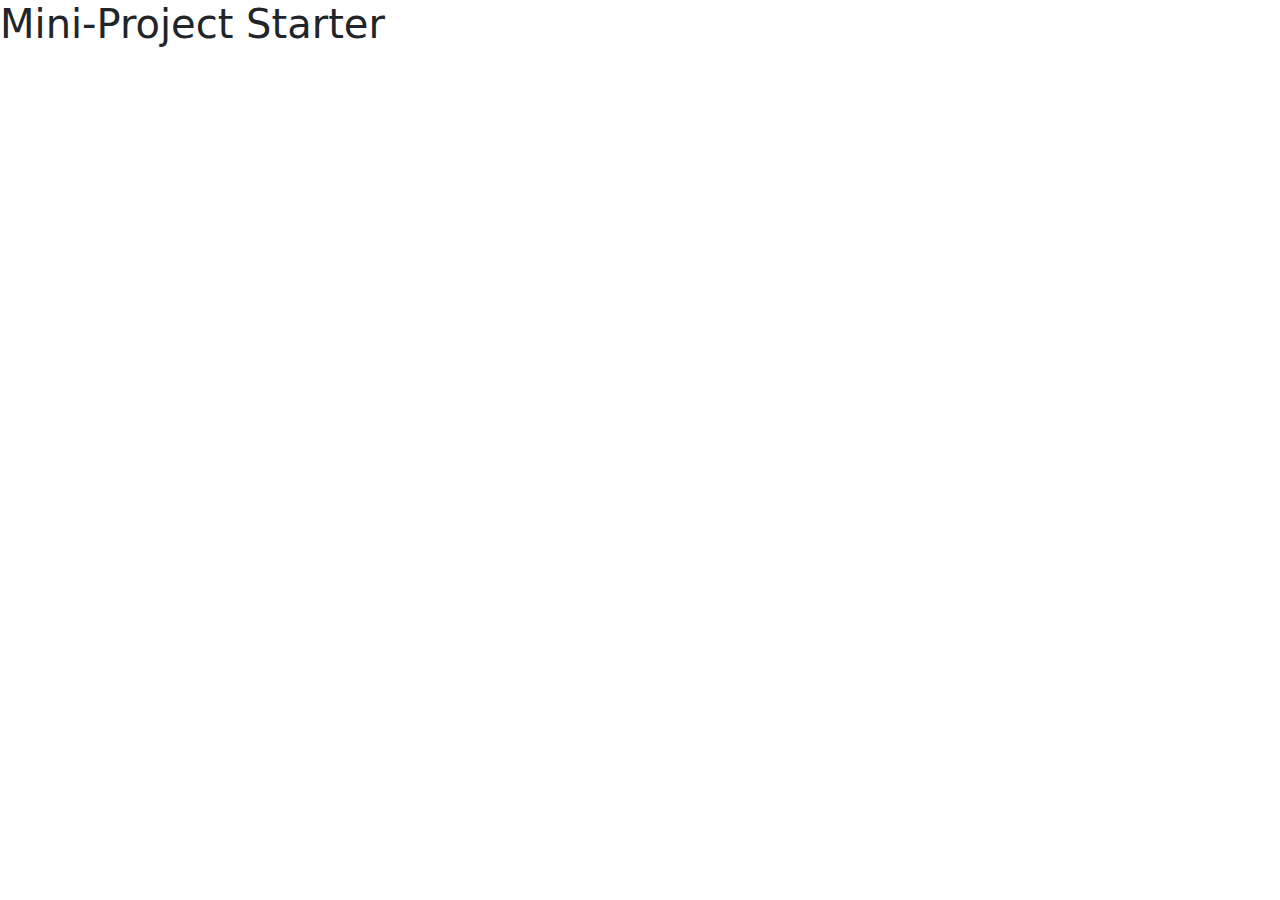
==== pricing-cards/index.html @ ccaae698 "starter setup" ====
<!DOCTYPE html>
<html lang="en">
    <head>
        <meta charset="UTF-8" />
        <meta http-equiv="X-UA-Compatible" content="IE=edge" />
        <meta name="viewport" content="width=device-width, initial-scale=1.0" />
        <link rel="stylesheet" href="css/bootstrap.min.css" />
        <link rel="stylesheet" href="css/style.css" />
        <title>Mini-Project Starter</title>
    </head>
    <body>
        <h1>Mini-Project Starter</h1>

        <script src="js/bootstrap.bundle.min.js"></script>
    </body>
</html>
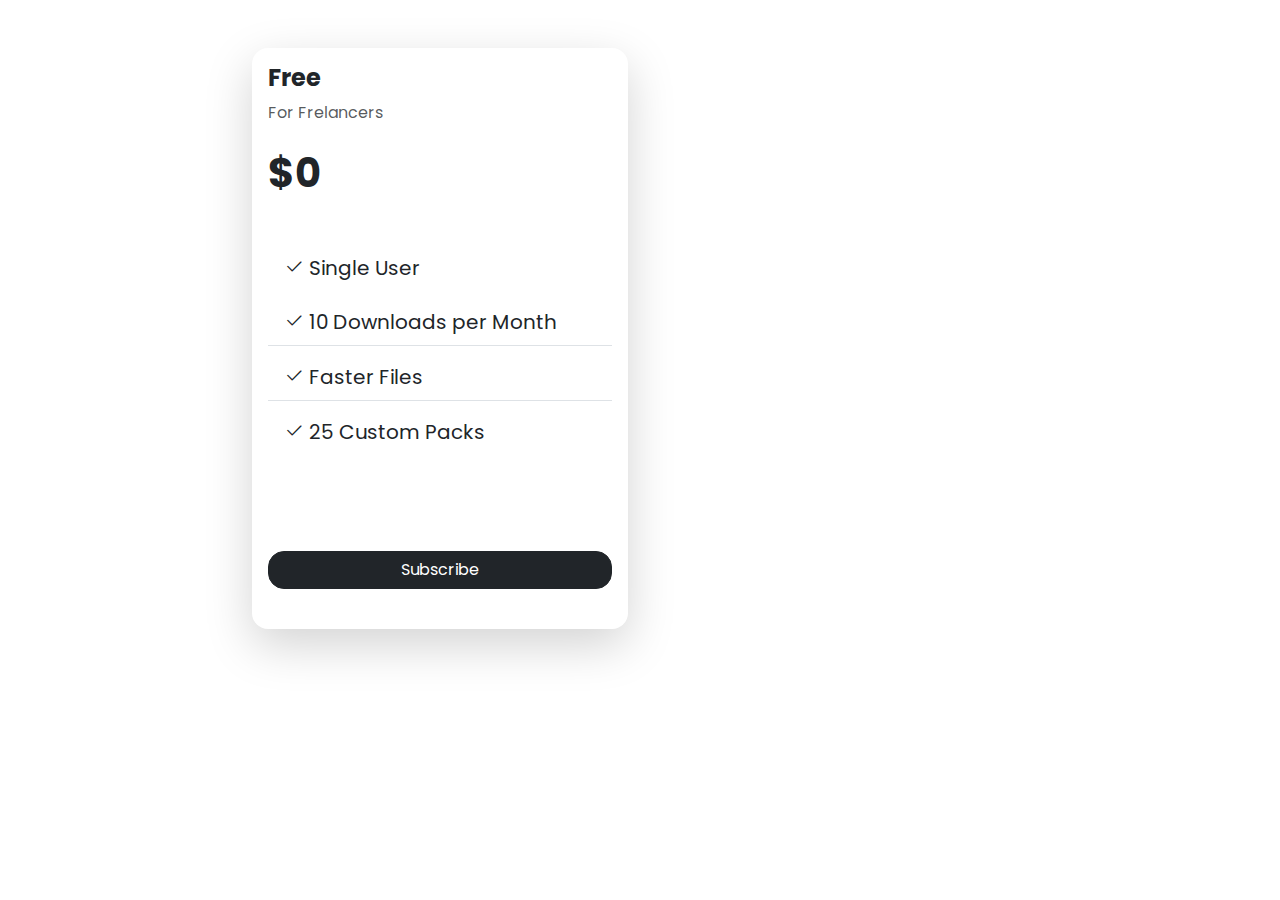
==== commit 14f6576d: "card 1" ====
--- a/pricing-cards/index.html
+++ b/pricing-cards/index.html
@@ -4,12 +4,64 @@
         <meta charset="UTF-8" />
         <meta http-equiv="X-UA-Compatible" content="IE=edge" />
         <meta name="viewport" content="width=device-width, initial-scale=1.0" />
+        <link rel="preconnect" href="https://fonts.googleapis.com" />
+        <link rel="preconnect" href="https://fonts.gstatic.com" crossorigin />
+        <link
+            href="https://fonts.googleapis.com/css2?family=Poppins:ital,wght@0,100;0,200;0,300;0,400;0,500;0,600;0,700;0,800;0,900;1,100;1,200;1,300;1,400;1,500;1,600;1,700;1,800;1,900&display=swap"
+            rel="stylesheet"
+        />
+        <link
+            rel="stylesheet"
+            href="https://cdn.jsdelivr.net/npm/bootstrap-icons@1.11.3/font/bootstrap-icons.min.css"
+        />
         <link rel="stylesheet" href="css/bootstrap.min.css" />
         <link rel="stylesheet" href="css/style.css" />
         <title>Mini-Project Starter</title>
     </head>
     <body>
-        <h1>Mini-Project Starter</h1>
+        <div class="container">
+            <div class="row mt-5">
+                <!-- Column 1 -->
+                <div class="col-md-6">
+                    <!-- Card 1 -->
+                    <div class="card rounded-4 shadow-lg border-0 mb-5">
+                        <div class="card-body">
+                            <div>
+                                <h4 class="fw-bold">Free</h4>
+                                <p class="text-muted">For Frelancers</p>
+                            </div>
+                            <h2 class="fs-1 fw-bold mt-4 mb-5">$0</h2>
+                            <ul
+                                class="list-group list-group-flush fs-5 mb-5 v-stack gap-2"
+                            >
+                                <li class="list-group-item border-0">
+                                    <i class="bi bi-check2"></i> Single User
+                                </li>
+                                <li class="list-group-item">
+                                    <i class="bi bi-check2"></i> 10 Downloads
+                                    per Month
+                                </li>
+                                <li class="list-group-item">
+                                    <i class="bi bi-check2"></i> Faster Files
+                                </li>
+                                <li class="list-group-item">
+                                    <i class="bi bi-check2"></i> 25 Custom Packs
+                                </li>
+                            </ul>
+                            <div class="d-grid">
+                                <button
+                                    class="btn btn-dark rounded-4 mt-5 mb-4"
+                                >
+                                    Subscribe
+                                </button>
+                            </div>
+                        </div>
+                    </div>
+                </div>
+
+                <!-- Column 2 -->
+            </div>
+        </div>
 
         <script src="js/bootstrap.bundle.min.js"></script>
     </body>
--- a/pricing-cards/css/style.css
+++ b/pricing-cards/css/style.css
@@ -0,0 +1,9 @@
+body {
+    font-family: "Poppins", sans-serif;
+}
+
+@media (min-width: 800px) {
+    .container {
+        width: 800px;
+    }
+}
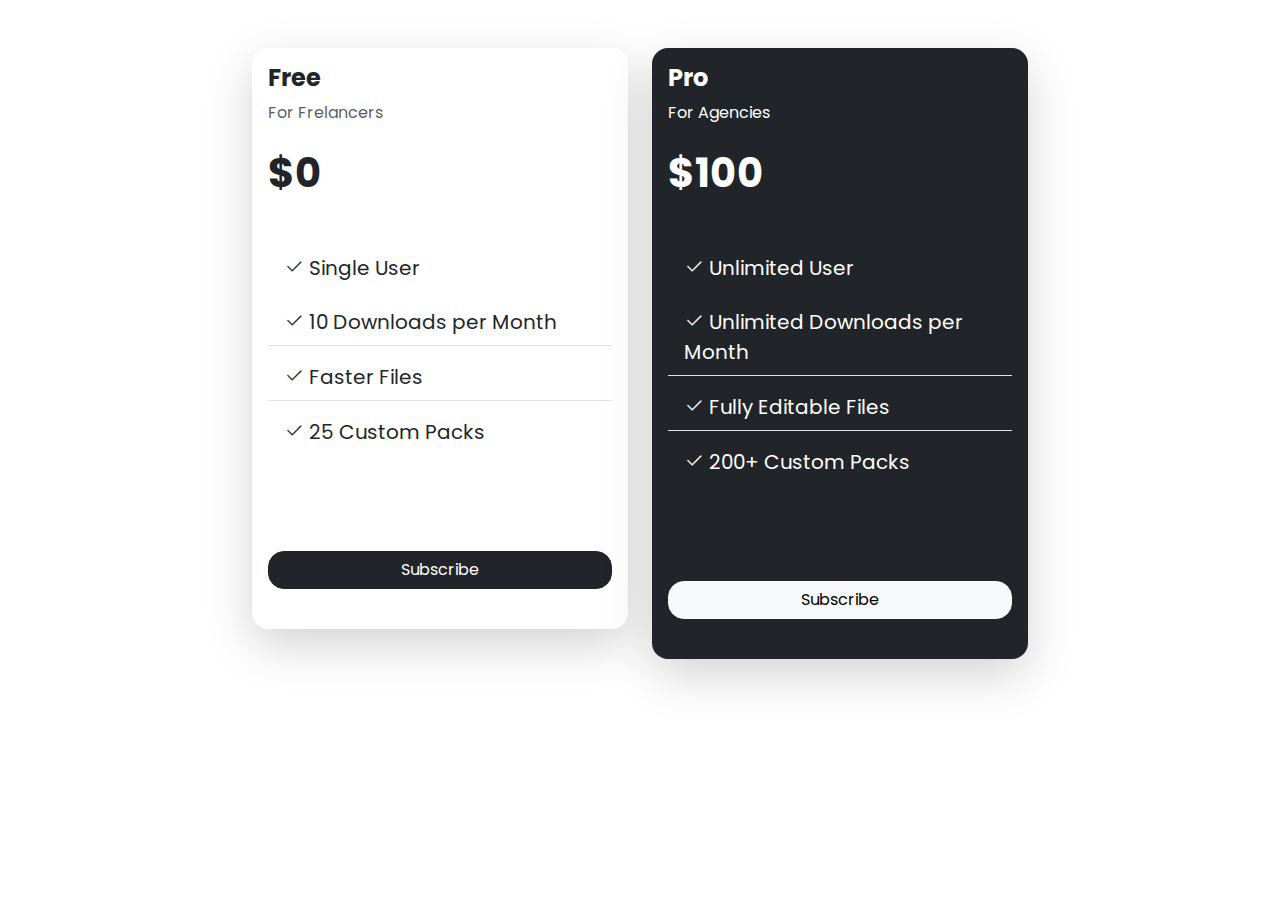
==== commit 4ba074a4: "card 2" ====
--- a/pricing-cards/index.html
+++ b/pricing-cards/index.html
@@ -60,6 +60,48 @@
                 </div>
 
                 <!-- Column 2 -->
+                <div class="col-md-6">
+                    <!-- Card 2 -->
+                    <div
+                        class="card text-bg-dark rounded-4 shadow-lg border-0 mb-5"
+                    >
+                        <div class="card-body">
+                            <div>
+                                <h4 class="fw-bold">Pro</h4>
+                                <p class="text-white">For Agencies</p>
+                            </div>
+                            <h2 class="fs-1 fw-bold mt-4 mb-5">$100</h2>
+                            <ul
+                                class="list-group list-group-flush fs-5 mb-5 v-stack gap-2"
+                            >
+                                <li
+                                    class="list-group-item border-0 text-bg-dark"
+                                >
+                                    <i class="bi bi-check2"></i> Unlimited User
+                                </li>
+                                <li class="list-group-item text-bg-dark">
+                                    <i class="bi bi-check2"></i> Unlimited
+                                    Downloads per Month
+                                </li>
+                                <li class="list-group-item text-bg-dark">
+                                    <i class="bi bi-check2"></i> Fully Editable
+                                    Files
+                                </li>
+                                <li class="list-group-item text-bg-dark">
+                                    <i class="bi bi-check2"></i> 200+ Custom
+                                    Packs
+                                </li>
+                            </ul>
+                            <div class="d-grid">
+                                <button
+                                    class="btn btn-light rounded-4 mt-5 mb-4"
+                                >
+                                    Subscribe
+                                </button>
+                            </div>
+                        </div>
+                    </div>
+                </div>
             </div>
         </div>
 
